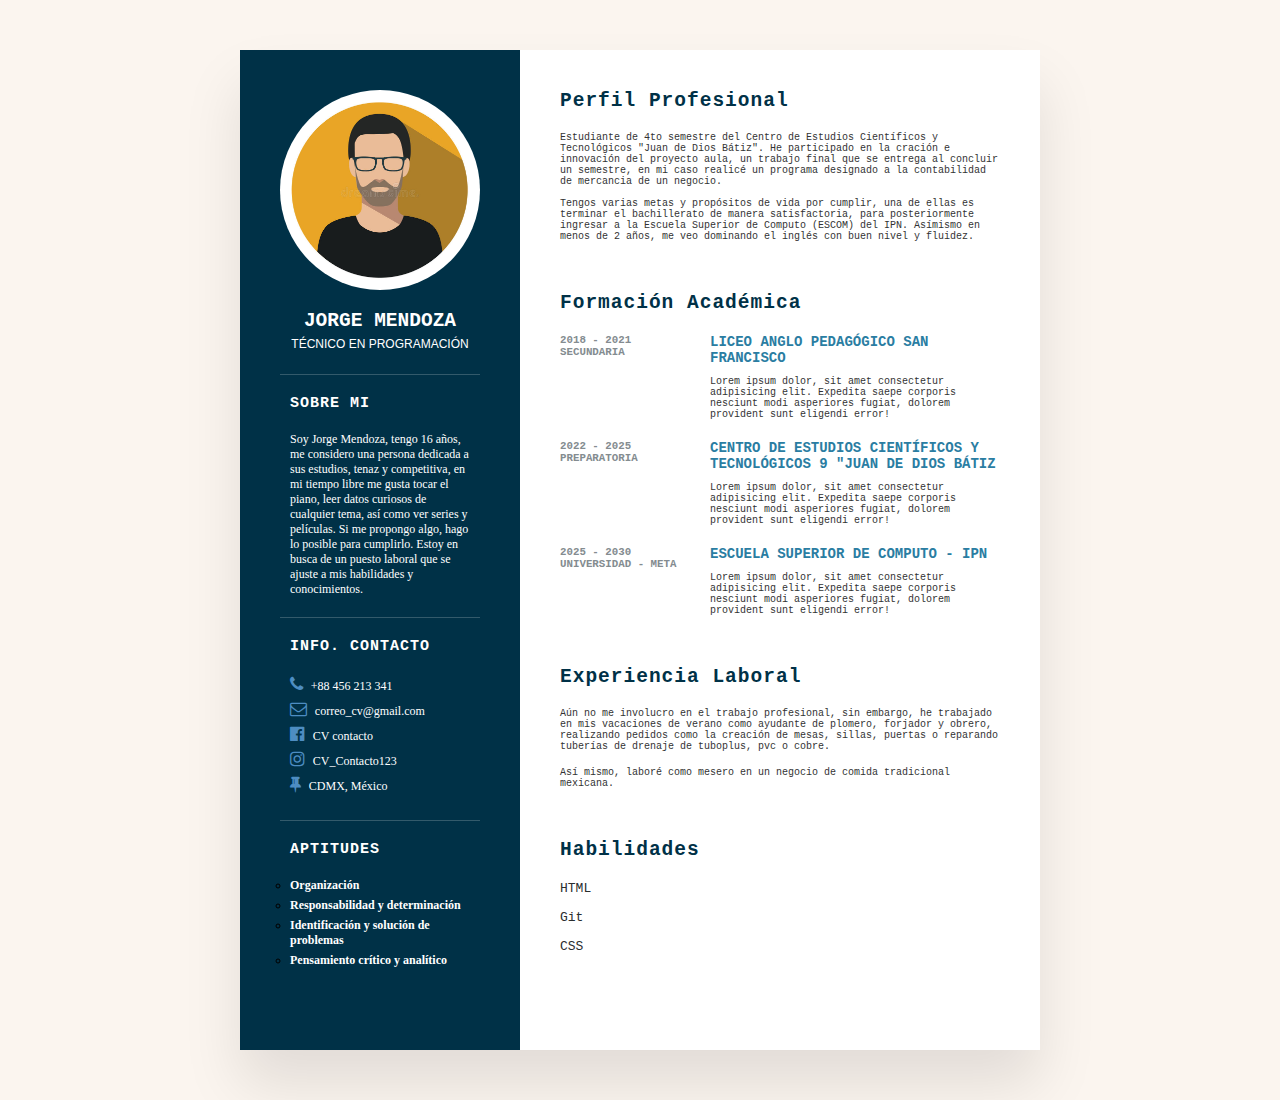
==== index.html @ 6eb936fd "CV Jorge Mendoza Domínguez" ====
<!DOCTYPE html>
<html lang="en">
<head>
    <meta charset="UTF-8">
    <meta http-equiv="X-UA-Compatible" content="IE=edge">
    <meta name="viewport" content="width=device-width, initial-scale=1.0">
    <title>CV JORGE MENDOZA</title>
    <link rel="stylesheet" href="css/estilos.css">
    
    <link rel="stylesheet" href="https://cdnjs.cloudflare.com/ajax/libs/font-awesome/4.7.0/css/font-awesome.css" integrity="sha512-5A8nwdMOWrSz20fDsjczgUidUBR8liPYU+WymTZP1lmY9G6Oc7HlZv156XqnsgNUzTyMefFTcsFH/tnJE/+xBg==" crossorigin="anonymous" referrerpolicy="no-referrer" />
</head>

<body>
    <div class="capsula">
        <div class="cuadrado-izquierdo">
            <div class="textoContenido">
                <div class="imagen-perfil">
                    <img src="img/logo.jpg" alt="">
                </div>
                <h2>JORGE MENDOZA<br><span>Técnico en Programación</span></h2>
            </div>
            
            <div class="Info-about-me">
                <h3 class="titulo">Sobre mi</h3>
                <p>Soy Jorge Mendoza, tengo 16 años, me considero una persona dedicada a sus estudios, tenaz y competitiva, en mi tiempo libre me gusta
                    tocar el piano, leer datos curiosos de cualquier tema, así como ver series y películas. Si me propongo algo, hago lo posible para cumplirlo. 
                    Estoy en busca de un puesto laboral que se ajuste a mis habilidades y conocimientos. </p>
            </div>

            <div class="Info-contacto">
                <h3 class="titulo">Info. Contacto</h3>
                <ul>
                    <li>
                        <span class="icono"><i class="fa fa-phone" aria-hidden="true"></i></span>
                        <span class="text">+88 456 213 341</span>
                    </li>
                    <li>
                        <span class="icono"><i class="fa fa-envelope-o" aria-hidden="true"></i></span>
                        <span class="text">correo_cv@gmail.com</span>
                    </li>
                    <li>
                        <span class="icono"><i class="fa fa-facebook-official" aria-hidden="true"></i></span>
                        <span class="text">CV contacto</span>
                    </li>
                    <li>
                        <span class="icono"><i class="fa fa-instagram" aria-hidden="true"></i></span>
                        <span class="text">CV_Contacto123</span>
                    </li>
                    <li>
                        <span class="icono"><i class="fa fa-thumb-tack" aria-hidden="true"></i></span>
                        <span class="text">CDMX, México</span>
                    </li>
                </ul>
            </div>

            <div class="Info-aptitudes">
                <h3 class="titulo">Aptitudes</h3>
                <ul>
                    <li>
                        <h5>Organización</h5>
                    </li>
                    <li>
                        <h5>Responsabilidad y determinación</h5>
                    </li>
                    <li>
                        <h5>Identificación y solución de problemas</h5>
                    </li>
                    <li>
                        <h5>Pensamiento crítico y analítico</h5>
                    </li>
                </ul>
            </div>
        </div>

        <div class="cuadrado-derecho">
            <div class="about-me2">
                <h2 class="titulo2">Perfil Profesional</h2>
                    <p>Estudiante de 4to semestre del Centro de Estudios Científicos y Tecnológicos "Juan de Dios Bátiz". He participado en la cración e innovación del proyecto aula, un trabajo final que se entrega al concluir un semestre, en mi caso realicé un programa designado a la contabilidad de mercancia de un negocio.<br><br>Tengos varias metas y propósitos de vida por cumplir, una de ellas es terminar el bachillerato de manera satisfactoria, para posteriormente ingresar a la Escuela Superior de Computo (ESCOM) del IPN. Asímismo en menos de 2 años, me veo dominando el inglés con buen nivel y fluidez.</p>
            </div>
            <div class="about-me2">
                <h2 class="titulo2">Formación Académica</h2>
                <div class="cajita">
                    <div class="educacion">
                        <h5>2018 - 2021</h5>
                        <h5>Secundaria</h5>
                    </div>
                    <div class="texto">
                        <h4>Liceo Anglo Pedagógico San Francisco</h4>
                        <p>Lorem ipsum dolor, sit amet consectetur adipisicing elit. Expedita saepe corporis nesciunt modi asperiores fugiat, dolorem provident sunt eligendi error!</p>
                    </div>
                </div>

                <div class="cajita">
                    <div class="educacion">
                        <h5>2022 - 2025</h5>
                        <h5>Preparatoria</h5>
                    </div>
                    <div class="texto">
                        <h4>Centro de Estudios Científicos y Tecnológicos 9 "Juan de Dios Bátiz</h4>
                        <p>Lorem ipsum dolor, sit amet consectetur adipisicing elit. Expedita saepe corporis nesciunt modi asperiores fugiat, dolorem provident sunt eligendi error!</p>
                    </div>
                </div>

                <div class="cajita">
                    <div class="educacion">
                        <h5>2025 - 2030</h5>
                        <h5>Universidad - Meta</h5>
                    </div>
                    <div class="texto">
                        <h4>Escuela superior de computo - IPN</h4>
                        <p>Lorem ipsum dolor, sit amet consectetur adipisicing elit. Expedita saepe corporis nesciunt modi asperiores fugiat, dolorem provident sunt eligendi error!</p>
                    </div>
                </div>
            </div>

            <div class="about-me2">
                <h2 class="titulo2">Experiencia Laboral</h2>
                    <p>Aún no me involucro en el trabajo profesional, sin embargo, he trabajado en mis vacaciones de verano como ayudante de plomero, forjador y obrero, realizando pedidos como la creación de mesas, sillas, puertas o reparando tuberías de drenaje de tuboplus, pvc o cobre.</p><br>
                    <p>Así mismo, laboré como mesero en un negocio de comida tradicional mexicana.</p>
            </div>

            <div class="habilidades">
                <h2 class="titulo2">Habilidades</h2>
                <div class="cajita">
                    <h4>HTML</h4>
                </div>
                <div class="cajita">
                    <h4>Git</h4>
                </div>
                <div class="cajita">
                    <h4>CSS</h4>
                </div>
            </div>
        </div>
</body>
</html>
---- css/estilos.css ----
*{
    margin: 0;
    padding: 0;
    box-sizing: border-box;
    font-family: monospace;
}

body{
    background-color:#FBF5EF;
    display: flex;
    justify-content: center;
    align-items: center;
    min-height: 100px;
}

.capsula{
    position: relative;
    width: 100%;
    max-width: 800px;  
    min-height: 1000px;
    margin: 50px;
    background: #ffff;
    display: grid;
    grid-template-columns: 1fr 2fr;
    box-shadow: 0 35px 55px rgba(0,0,0,0.1);
}

.capsula .cuadrado-izquierdo{
    position: relative;
    background: #003147;
    padding: 40px;
}

.textoContenido{
    position: relative;
    display: flex;
    flex-direction: column;
    align-items: center;
    padding-bottom: 20px;
    border-bottom: 1px solid rgba(255, 255, 255, 0.2);
}
.textoContenido .imagen-perfil{
    position: relative;
    width: 200px;
    height: 200px;
    border-radius: 50%;
    overflow: hidden;
}

.textoContenido .imagen-perfil img{
    position: absolute;
    top: 0;
    left: 0;
    width: 100%;
    height: 100%;
    object-fit: cover;
}


.textoContenido h2{
    color: #fff;
    margin-top: 20px;
    font-size: 1.5em;
    text-align: center;
    text-transform: uppercase;
    font-weight: 600;
}

.textoContenido h2 span {
    font-size: 0.5em;
    font-weight: 300;
    font-family: sans-serif;
}

.Info-about-me{
    padding: 10px;
    position: relative;
    padding-bottom: 20px;
    border-bottom: 1px solid rgba(255, 255, 255, 0.2);
}

.titulo{
    color: #fff;
    font-weight: 600;
    letter-spacing: 1px;
    margin-bottom: 20px;
    text-transform: uppercase;
    margin-top: 10px;
    font-family: monospace;
    font-size: 15px;
}

.Info-about-me p{
    color: #fff;
    font-family: 'Gill Sans';
    font-size: 12px;
}

.Info-contacto{
    padding: 10px;
    padding-bottom: 20px;
    border-bottom: 1px solid rgba(255, 255, 255, 0.2);
}

.Info-contacto ul li{
    position: relative;
    margin: 5px 0;
    list-style: none;
    cursor: pointer;
}

.Info-contacto ul li .icono{
    display: inline-block;
    color: rgb(77, 141, 194);
    font-size: 17px;
}

.Info-contacto ul li span{
    color: #fff;
    font-family: 'Gill Sans';
    font-size: 12px;
    
}

.Info-aptitudes{
    padding: 10px;
    position: relative;
}

.Info-aptitudes ul li{
    margin: 5px 0;
    list-style: circle;
}

.Info-aptitudes ul li h5{
    color: #fff;
    font-family: 'Gill Sans';
    font-size: 12px;
}


.capsula .cuadrado-derecho{
    position: relative;
    background: #fff;
    padding: 40px;
}
.about-me2{
    margin-bottom: 50px;
}

.about-me2:last-child{
    margin-bottom: 0;
}

p{
    color: #333;
    font-size: 10px;
}

.titulo2{
    color: #003147;
    letter-spacing: 1px;
    margin-bottom: 20px;
}

.about-me2 .cajita{
    display: flex;
    flex-direction: row;
    margin: 20px 0;
}

.about-me2 .cajita .educacion{
    min-width: 150px;
}
.about-me2 .cajita .educacion h5{
    text-transform: uppercase;
    color: #848c90;
    font-weight: 600;
}

.about-me2 .cajita .texto h4{
    text-transform: uppercase;
    color: #2a7da2;
    font-size: 14px;
    margin-bottom: 10px;
}

.habilidades .cajita{
    position: relative;
    width: 100%;
    display: grid;
    grid-template-columns: 150px 1fr;
    align-items: center;
    justify-content: center;
    margin-bottom: 14px;
}

.habilidades .cajita h4{
    color: #2a2d2e;
    font-weight: 500;
}
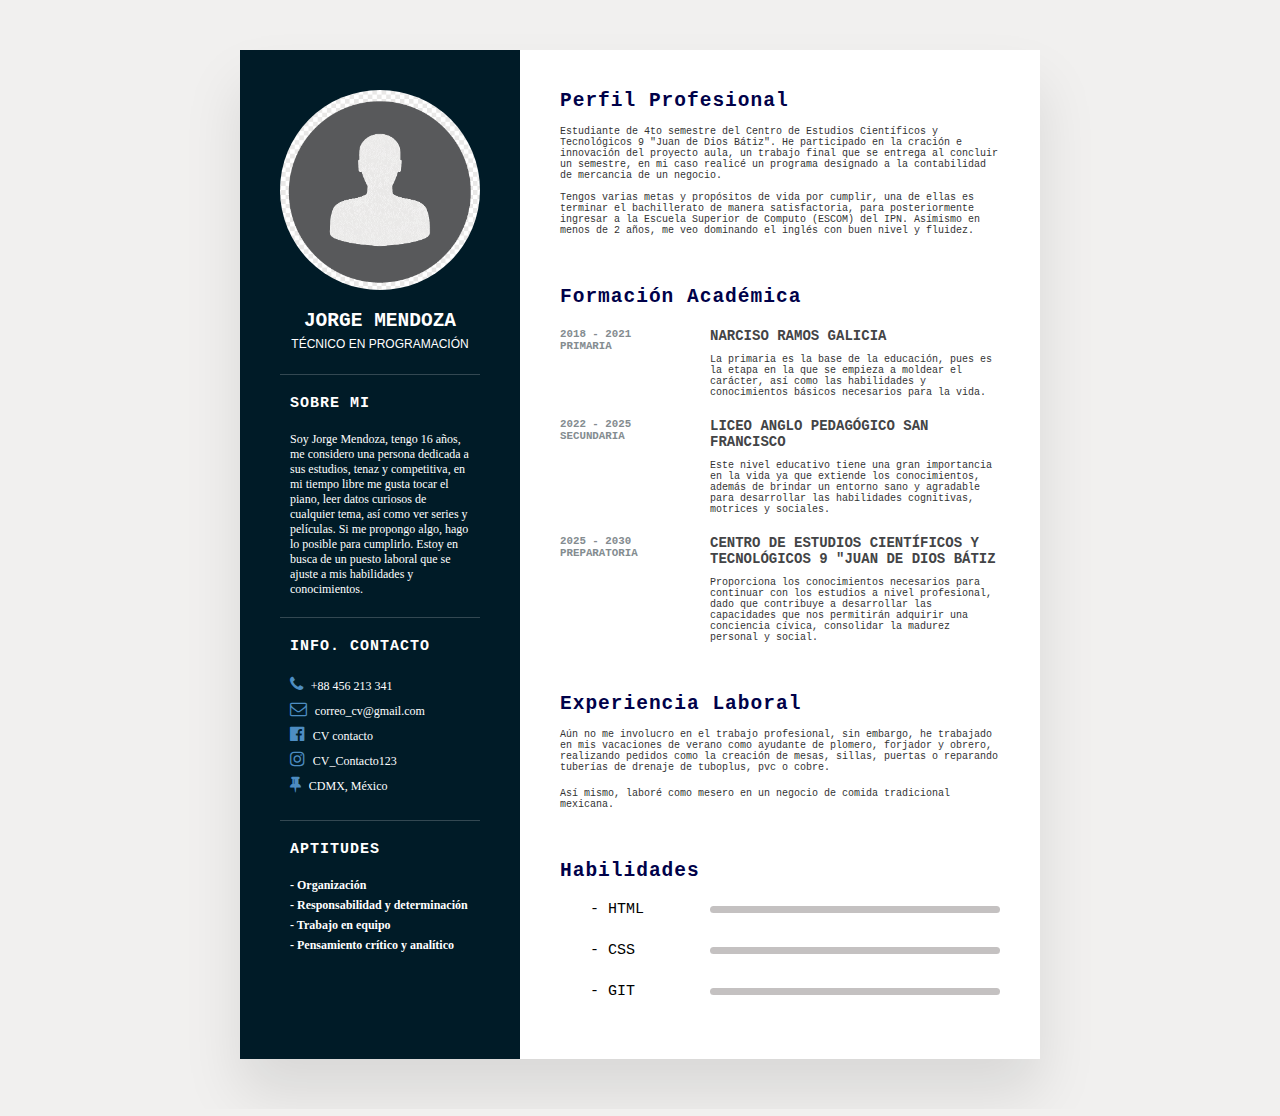
==== commit d6bfbc4a: "Ultimos cambios CV" ====
--- a/index.html
+++ b/index.html
@@ -15,7 +15,7 @@
         <div class="cuadrado-izquierdo">
             <div class="textoContenido">
                 <div class="imagen-perfil">
-                    <img src="img/logo.jpg" alt="">
+                    <img src="img/logo.png" alt="">
                 </div>
                 <h2>JORGE MENDOZA<br><span>Técnico en Programación</span></h2>
             </div>
@@ -57,16 +57,16 @@
                 <h3 class="titulo">Aptitudes</h3>
                 <ul>
                     <li>
-                        <h5>Organización</h5>
+                        <h5>- Organización</h5>
                     </li>
                     <li>
-                        <h5>Responsabilidad y determinación</h5>
+                        <h5>- Responsabilidad y determinación</h5>
                     </li>
                     <li>
-                        <h5>Identificación y solución de problemas</h5>
+                        <h5>- Trabajo en equipo</h5>
                     </li>
                     <li>
-                        <h5>Pensamiento crítico y analítico</h5>
+                        <h5>- Pensamiento crítico y analítico</h5>
                     </li>
                 </ul>
             </div>
@@ -75,40 +75,40 @@
         <div class="cuadrado-derecho">
             <div class="about-me2">
                 <h2 class="titulo2">Perfil Profesional</h2>
-                    <p>Estudiante de 4to semestre del Centro de Estudios Científicos y Tecnológicos "Juan de Dios Bátiz". He participado en la cración e innovación del proyecto aula, un trabajo final que se entrega al concluir un semestre, en mi caso realicé un programa designado a la contabilidad de mercancia de un negocio.<br><br>Tengos varias metas y propósitos de vida por cumplir, una de ellas es terminar el bachillerato de manera satisfactoria, para posteriormente ingresar a la Escuela Superior de Computo (ESCOM) del IPN. Asímismo en menos de 2 años, me veo dominando el inglés con buen nivel y fluidez.</p>
+                    <p>Estudiante de 4to semestre del Centro de Estudios Científicos y Tecnológicos 9 "Juan de Dios Bátiz". He participado en la cración e innovación del proyecto aula, un trabajo final que se entrega al concluir un semestre, en mi caso realicé un programa designado a la contabilidad de mercancia de un negocio.<br><br>Tengos varias metas y propósitos de vida por cumplir, una de ellas es terminar el bachillerato de manera satisfactoria, para posteriormente ingresar a la Escuela Superior de Computo (ESCOM) del IPN. Asímismo en menos de 2 años, me veo dominando el inglés con buen nivel y fluidez.</p>
             </div>
             <div class="about-me2">
                 <h2 class="titulo2">Formación Académica</h2>
                 <div class="cajita">
                     <div class="educacion">
                         <h5>2018 - 2021</h5>
-                        <h5>Secundaria</h5>
+                        <h5>Primaria</h5>
                     </div>
                     <div class="texto">
-                        <h4>Liceo Anglo Pedagógico San Francisco</h4>
-                        <p>Lorem ipsum dolor, sit amet consectetur adipisicing elit. Expedita saepe corporis nesciunt modi asperiores fugiat, dolorem provident sunt eligendi error!</p>
+                        <h4>Narciso Ramos Galicia</h4>
+                        <p>La primaria es la base de la educación, pues es la etapa en la que se empieza a moldear el carácter, así como las habilidades y conocimientos básicos necesarios para la vida.</p>
                     </div>
                 </div>
 
                 <div class="cajita">
                     <div class="educacion">
                         <h5>2022 - 2025</h5>
-                        <h5>Preparatoria</h5>
+                        <h5>Secundaria</h5>
                     </div>
                     <div class="texto">
-                        <h4>Centro de Estudios Científicos y Tecnológicos 9 "Juan de Dios Bátiz</h4>
-                        <p>Lorem ipsum dolor, sit amet consectetur adipisicing elit. Expedita saepe corporis nesciunt modi asperiores fugiat, dolorem provident sunt eligendi error!</p>
+                        <h4>Liceo Anglo Pedagógico San Francisco</h4>
+                        <p>Este nivel educativo tiene una gran importancia en la vida ya que extiende los conocimientos, además de brindar un entorno sano y agradable para desarrollar las habilidades cognitivas, motrices y sociales.</p>
                     </div>
                 </div>
 
                 <div class="cajita">
                     <div class="educacion">
                         <h5>2025 - 2030</h5>
-                        <h5>Universidad - Meta</h5>
+                        <h5>Preparatoria</h5>
                     </div>
                     <div class="texto">
-                        <h4>Escuela superior de computo - IPN</h4>
-                        <p>Lorem ipsum dolor, sit amet consectetur adipisicing elit. Expedita saepe corporis nesciunt modi asperiores fugiat, dolorem provident sunt eligendi error!</p>
+                        <h4>Centro de Estudios Científicos y Tecnológicos 9 "Juan de Dios Bátiz</h4>
+                        <p>Proporciona los conocimientos necesarios para continuar con los estudios a nivel profesional, dado que contribuye a desarrollar las capacidades que nos permitirán adquirir una conciencia cívica, consolidar la madurez personal y social.</p>
                     </div>
                 </div>
             </div>
@@ -122,13 +122,16 @@
             <div class="habilidades">
                 <h2 class="titulo2">Habilidades</h2>
                 <div class="cajita">
-                    <h4>HTML</h4>
+                    <p class="hiper1"><a href="pagHtml.html">- HTML</a></p>
+                    <div id="paghtml"></div>
                 </div>
                 <div class="cajita">
-                    <h4>Git</h4>
+                    <p class="hiper2"><a href="pagCss.html">- CSS</a></p>
+                    <div id="pagcss"></div>
                 </div>
                 <div class="cajita">
-                    <h4>CSS</h4>
+                    <p class="hiper3"><a href="pagGit.html">- GIT</a></p>
+                    <div id="paggit"></div>
                 </div>
             </div>
         </div>
--- a/css/estilos.css
+++ b/css/estilos.css
@@ -6,7 +6,7 @@
 }
 
 body{
-    background-color:#FBF5EF;
+    background-color:#f1f0ef;
     display: flex;
     justify-content: center;
     align-items: center;
@@ -27,7 +27,7 @@
 
 .capsula .cuadrado-izquierdo{
     position: relative;
-    background: #003147;
+    background: #001b27;
     padding: 40px;
 }
 
@@ -130,6 +130,7 @@
 .Info-aptitudes ul li{
     margin: 5px 0;
     list-style: circle;
+    list-style: none;
 }
 
 .Info-aptitudes ul li h5{
@@ -158,9 +159,9 @@
 }
 
 .titulo2{
-    color: #003147;
+    color: #000149;
     letter-spacing: 1px;
-    margin-bottom: 20px;
+    margin-bottom: 14px;
 }
 
 .about-me2 .cajita{
@@ -180,7 +181,7 @@
 
 .about-me2 .cajita .texto h4{
     text-transform: uppercase;
-    color: #2a7da2;
+    color: hsl(220, 2%, 27%);
     font-size: 14px;
     margin-bottom: 10px;
 }
@@ -199,3 +200,46 @@
     color: #2a2d2e;
     font-weight: 500;
 }
+
+#paghtml {
+    height: 7px;
+    background: #c4c1c1;
+    border-radius: 14px;
+    width: 100%;
+}
+
+.hiper1{
+	margin-top: 5px;
+	margin-bottom: 5px;
+}
+
+.cajita a{
+    text-decoration: none;
+    font-size: 15px;
+    padding: 30px;
+    color: #000000;
+}
+
+#pagcss {
+    height: 7px;
+    background: #c4c1c1;
+    border-radius: 14px;
+    width: 100%;
+}
+
+.hiper2{
+	margin-top: 5px;
+	margin-bottom: 5px;
+}
+
+#paggit {
+    height: 7px;
+    background: #c4c1c1;
+    border-radius: 14px;
+    width: 100%;
+}
+
+.hiper3{
+	margin-top: 5px;
+	margin-bottom: 5px;
+}
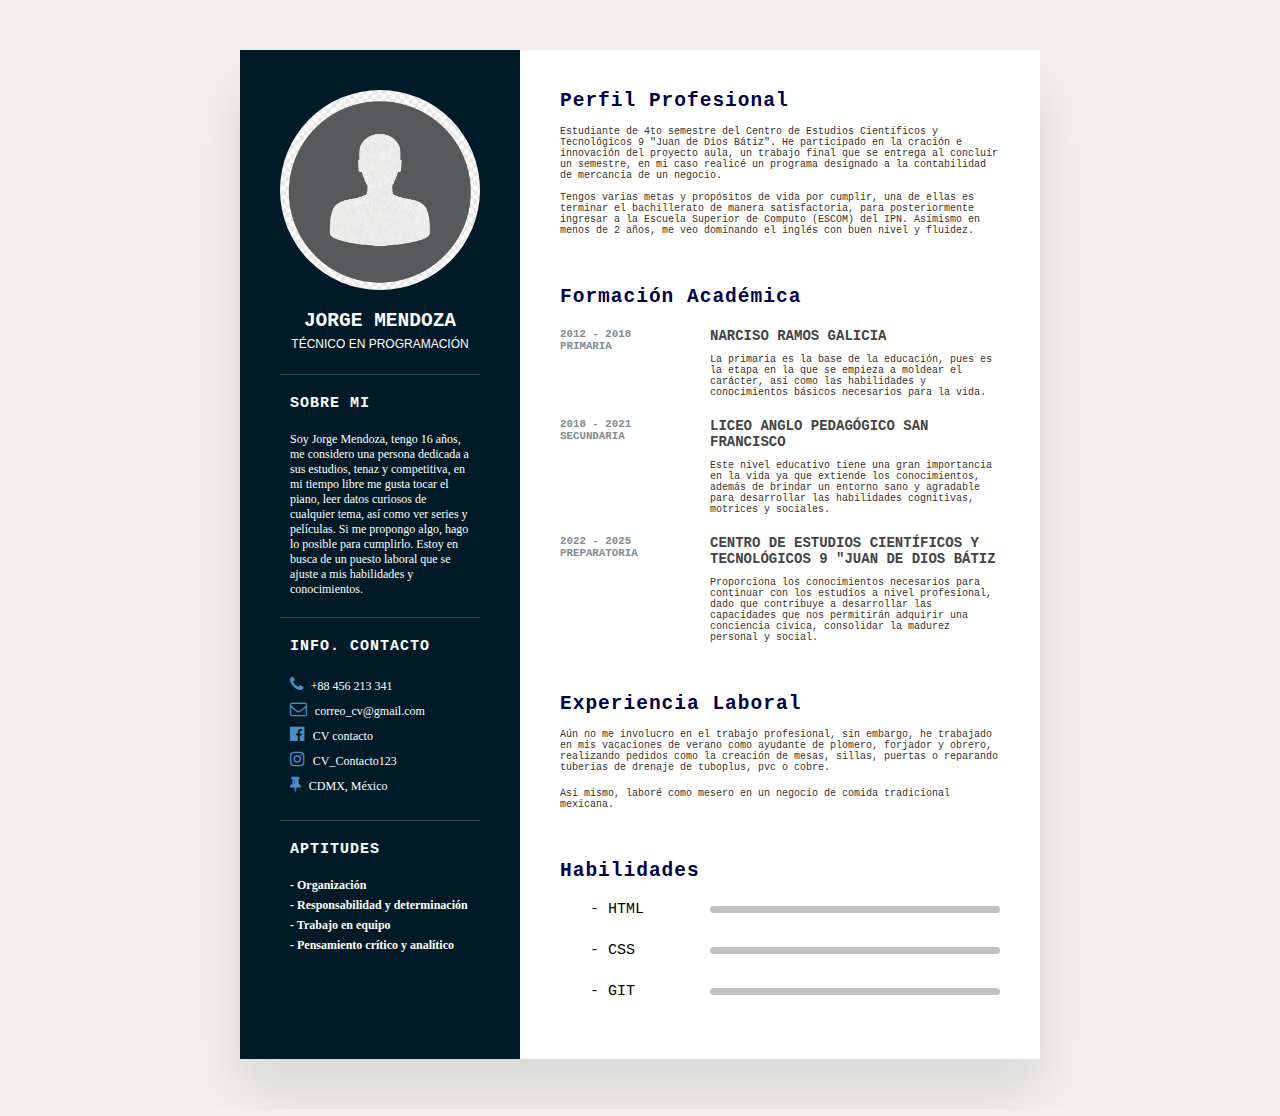
==== commit ee0e6a68: "Ultimos ultimos cambios" ====
--- a/index.html
+++ b/index.html
@@ -81,7 +81,7 @@
                 <h2 class="titulo2">Formación Académica</h2>
                 <div class="cajita">
                     <div class="educacion">
-                        <h5>2018 - 2021</h5>
+                        <h5>2012 - 2018</h5>
                         <h5>Primaria</h5>
                     </div>
                     <div class="texto">
@@ -92,7 +92,7 @@
 
                 <div class="cajita">
                     <div class="educacion">
-                        <h5>2022 - 2025</h5>
+                        <h5>2018 - 2021</h5>
                         <h5>Secundaria</h5>
                     </div>
                     <div class="texto">
@@ -103,7 +103,7 @@
 
                 <div class="cajita">
                     <div class="educacion">
-                        <h5>2025 - 2030</h5>
+                        <h5>2022 - 2025</h5>
                         <h5>Preparatoria</h5>
                     </div>
                     <div class="texto">
